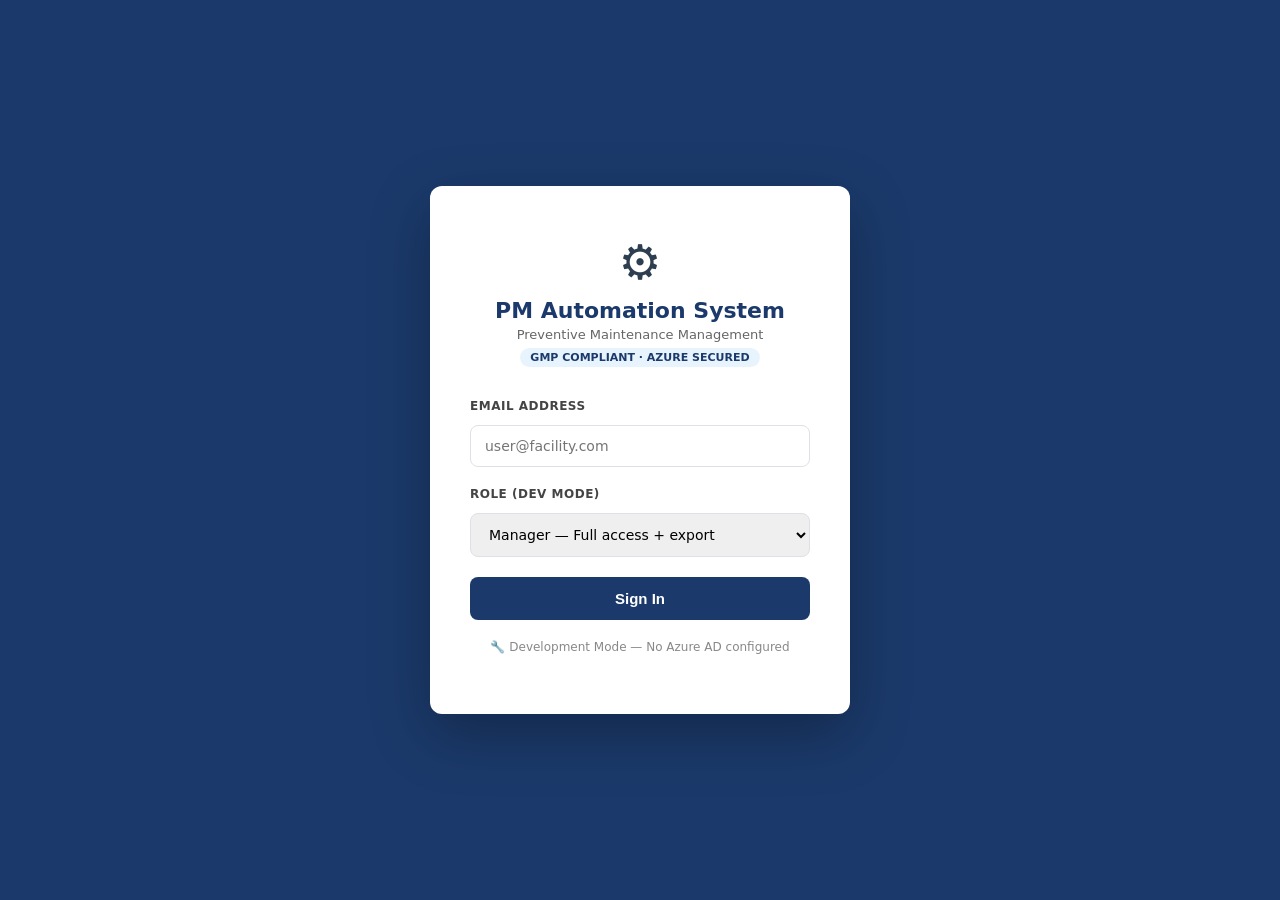
==== frontend/index.html @ 62fe84d0 "Initial commit" ====
<!DOCTYPE html>
<html lang="en">
<head>
  <meta charset="UTF-8" />
  <meta name="viewport" content="width=device-width, initial-scale=1.0" />
  <title>PM Automation System — Login</title>
  <link rel="stylesheet" href="/frontend/static/css/styles.css" />
  <style>
    body { background: #1B3A6B; display:flex; align-items:center; justify-content:center; min-height:100vh; margin:0; }
    .login-card { background:#fff; border-radius:12px; box-shadow:0 20px 60px rgba(0,0,0,.3); padding:48px 40px; width:100%; max-width:420px; }
    .login-logo { text-align:center; margin-bottom:32px; }
    .login-logo h1 { font-size:22px; font-weight:700; color:#1B3A6B; margin:8px 0 4px; }
    .login-logo p { color:#666; font-size:13px; margin:0; }
    .login-logo .badge { display:inline-block; background:#E8F4FD; color:#1B3A6B; font-size:11px; font-weight:600; padding:3px 10px; border-radius:12px; margin-top:6px; }
    .form-group { margin-bottom:20px; }
    .form-group label { display:block; font-size:12px; font-weight:600; color:#444; margin-bottom:6px; text-transform:uppercase; letter-spacing:.5px; }
    .form-group input, .form-group select { width:100%; padding:12px 14px; border:1.5px solid #DDE1E7; border-radius:8px; font-size:14px; outline:none; transition:border-color .2s; box-sizing:border-box; }
    .form-group input:focus, .form-group select:focus { border-color:#1B3A6B; }
    .btn-primary { width:100%; padding:13px; background:#1B3A6B; color:#fff; border:none; border-radius:8px; font-size:15px; font-weight:600; cursor:pointer; transition:background .2s; }
    .btn-primary:hover { background:#152E56; }
    .btn-primary:disabled { background:#9BACC5; cursor:not-allowed; }
    .error-msg { background:#FDEBD0; border:1px solid #F39C12; color:#7D3C0C; padding:10px 14px; border-radius:6px; font-size:13px; margin-bottom:16px; display:none; }
    .dev-notice { text-align:center; margin-top:20px; font-size:12px; color:#888; }
    .sso-btn { width:100%; padding:12px; background:#fff; color:#333; border:1.5px solid #DDE1E7; border-radius:8px; font-size:14px; font-weight:500; cursor:pointer; margin-bottom:16px; display:flex; align-items:center; justify-content:center; gap:10px; transition:border-color .2s; }
    .sso-btn:hover { border-color:#1B3A6B; }
    .divider { display:flex; align-items:center; gap:12px; margin:16px 0; }
    .divider span { flex:1; height:1px; background:#EEE; }
    .divider p { color:#AAA; font-size:12px; white-space:nowrap; margin:0; }
    .gear-icon { font-size:48px; }
  </style>
</head>
<body>
  <div class="login-card">
    <div class="login-logo">
      <div class="gear-icon">⚙️</div>
      <h1>PM Automation System</h1>
      <p>Preventive Maintenance Management</p>
      <span class="badge">GMP Compliant · Azure Secured</span>
    </div>

    <div class="error-msg" id="errorMsg"></div>

    <!-- SSO button (shown when Azure AD is configured) -->
    <button class="sso-btn" id="ssoBtn" style="display:none" onclick="loginSSO()">
      <img src="https://learn.microsoft.com/en-us/azure/active-directory/develop/media/howto-add-branding-in-apps/ms-symbollockup_mssymbol_19.png" width="18" height="18" onerror="this.style.display='none'" />
      Sign in with Microsoft (Azure AD)
    </button>

    <div class="divider" id="divider" style="display:none">
      <span></span><p>or use dev credentials</p><span></span>
    </div>

    <!-- Dev login form (shown in dev mode) -->
    <form id="loginForm" onsubmit="loginDev(event)">
      <div class="form-group">
        <label>Email Address</label>
        <input type="email" id="email" required placeholder="user@facility.com" />
      </div>
      <div class="form-group">
        <label>Role (Dev Mode)</label>
        <select id="role">
          <option value="Manager">Manager — Full access + export</option>
          <option value="Supervisor">Supervisor — Read + approve</option>
          <option value="Technician">Technician — Generate + complete</option>
          <option value="Engineer">Engineer — Library + manual upload</option>
        </select>
      </div>
      <button type="submit" class="btn-primary" id="loginBtn">Sign In</button>
    </form>
    <p class="dev-notice" id="devNotice">🔧 Development Mode — No Azure AD configured</p>
  </div>

  <script>
    const API = '';

    async function checkMode() {
      try {
        const r = await fetch(API + '/health');
        const d = await r.json();
        // If Azure AD is configured, show SSO button
        // For now always show dev form since we check via /health
      } catch(e) {}
    }

    async function loginDev(e) {
      e.preventDefault();
      const btn = document.getElementById('loginBtn');
      btn.disabled = true;
      btn.textContent = 'Signing in...';
      hideError();

      const email = document.getElementById('email').value;
      const role = document.getElementById('role').value;

      try {
        const r = await fetch(API + '/dev/token', {
          method: 'POST',
          headers: {'Content-Type': 'application/json'},
          body: JSON.stringify({email, name: email.split('@')[0], role})
        });
        if (!r.ok) throw new Error('Login failed');
        const data = await r.json();
        localStorage.setItem('pm_token', data.access_token);
        localStorage.setItem('pm_user', JSON.stringify({email, name: email.split('@')[0], role}));
        window.location.href = '/frontend/dashboard.html';
      } catch(err) {
        showError('Login failed. Please check your credentials.');
        btn.disabled = false;
        btn.textContent = 'Sign In';
      }
    }

    function loginSSO() {
      window.location.href = '/auth/azure/login';
    }

    function showError(msg) {
      const el = document.getElementById('errorMsg');
      el.textContent = msg;
      el.style.display = 'block';
    }
    function hideError() {
      document.getElementById('errorMsg').style.display = 'none';
    }

    // If already logged in, redirect to dashboard
    if (localStorage.getItem('pm_token')) {
      window.location.href = '/frontend/dashboard.html';
    }

    checkMode();
  </script>
</body>
</html>
---- frontend/static/css/styles.css ----
/* ── PM Automation System — Global Styles ── */
*, *::before, *::after { box-sizing: border-box; }

:root {
  --navy:      #1B3A6B;
  --navy-dark: #152E56;
  --blue:      #2980B9;
  --green:     #27AE60;
  --amber:     #F39C12;
  --red:       #C0392B;
  --purple:    #8E44AD;
  --grey-100:  #F8F9FA;
  --grey-200:  #ECF0F1;
  --grey-300:  #DEE2E6;
  --grey-500:  #95A5A6;
  --grey-700:  #555;
  --text:      #2C3E50;
  --white:     #FFFFFF;
  --shadow:    0 2px 8px rgba(0,0,0,.10);
  --shadow-lg: 0 8px 30px rgba(0,0,0,.15);
  --radius:    8px;
  --font:      'Segoe UI', system-ui, -apple-system, sans-serif;
}

body { font-family: var(--font); color: var(--text); background: var(--grey-100); margin:0; }

/* ── Layout ── */
.layout { display:flex; min-height:100vh; }

.sidebar {
  width: 240px; min-height: 100vh; background: var(--navy);
  color: #fff; display:flex; flex-direction:column;
  position: fixed; left:0; top:0; z-index:100;
  box-shadow: 2px 0 8px rgba(0,0,0,.2);
}
.sidebar-header {
  padding: 24px 20px 20px; border-bottom: 1px solid rgba(255,255,255,.1);
}
.sidebar-header h2 { margin:0; font-size:15px; font-weight:700; }
.sidebar-header p { margin:4px 0 0; font-size:11px; opacity:.6; }

.sidebar-nav { flex:1; padding: 12px 0; }
.nav-section { padding: 8px 16px 4px; font-size:10px; text-transform:uppercase;
  letter-spacing:.8px; opacity:.5; margin-top:8px; }
.nav-item {
  display:flex; align-items:center; gap:10px;
  padding: 10px 20px; cursor:pointer; font-size:13px;
  transition: background .15s; border-left: 3px solid transparent;
  text-decoration: none; color: rgba(255,255,255,.8);
}
.nav-item:hover { background: rgba(255,255,255,.08); color:#fff; }
.nav-item.active { background: rgba(255,255,255,.12); color:#fff;
  border-left-color: #5DADE2; }
.nav-item .icon { width:18px; text-align:center; font-size:16px; }

.sidebar-footer {
  padding: 16px 20px; border-top: 1px solid rgba(255,255,255,.1); font-size:12px;
}
.user-info { display:flex; align-items:center; gap:10px; }
.user-avatar {
  width:32px; height:32px; border-radius:50%;
  background: rgba(255,255,255,.2); display:flex; align-items:center;
  justify-content:center; font-weight:700; font-size:14px;
}
.user-name { font-size:13px; font-weight:600; }
.user-role { font-size:11px; opacity:.6; }
.btn-logout {
  margin-top:10px; width:100%; padding:8px; background:rgba(255,255,255,.1);
  color:#fff; border:none; border-radius:6px; cursor:pointer; font-size:12px;
  transition:background .15s;
}
.btn-logout:hover { background:rgba(255,255,255,.2); }

.main-content { margin-left:240px; flex:1; min-height:100vh; }

.topbar {
  background:#fff; padding:16px 28px; border-bottom:1px solid var(--grey-300);
  display:flex; align-items:center; justify-content:space-between;
  position:sticky; top:0; z-index:50;
  box-shadow: 0 1px 4px rgba(0,0,0,.06);
}
.topbar h1 { margin:0; font-size:18px; font-weight:700; color:var(--navy); }
.topbar-actions { display:flex; gap:10px; align-items:center; }

.page { padding:28px; display:none; }
.page.active { display:block; }

/* ── Cards ── */
.card {
  background:#fff; border-radius:var(--radius); box-shadow:var(--shadow);
  padding:24px; margin-bottom:20px;
}
.card-header { display:flex; align-items:center; justify-content:space-between;
  margin-bottom:20px; }
.card-title { font-size:15px; font-weight:700; color:var(--navy); margin:0; }

/* ── Stats Grid ── */
.stats-grid { display:grid; grid-template-columns:repeat(auto-fit,minmax(160px,1fr));
  gap:16px; margin-bottom:24px; }
.stat-card {
  background:#fff; border-radius:var(--radius); padding:20px;
  box-shadow:var(--shadow); border-left:4px solid var(--navy);
  display:flex; align-items:center; gap:16px;
}
.stat-card.green { border-left-color: var(--green); }
.stat-card.amber { border-left-color: var(--amber); }
.stat-card.red   { border-left-color: var(--red); }
.stat-card.purple{ border-left-color: var(--purple); }
.stat-icon { font-size:28px; }
.stat-value { font-size:26px; font-weight:700; color:var(--text); }
.stat-label { font-size:12px; color:var(--grey-500); margin-top:2px; }

/* ── Tables ── */
.table-wrapper { overflow-x:auto; }
table { width:100%; border-collapse:collapse; font-size:13px; }
thead tr { background:var(--navy); color:#fff; }
th { padding:10px 14px; text-align:left; font-weight:600; font-size:12px;
  text-transform:uppercase; letter-spacing:.4px; white-space:nowrap; }
td { padding:10px 14px; border-bottom:1px solid var(--grey-200); }
tbody tr:hover { background:var(--grey-100); }
tbody tr:last-child td { border-bottom:none; }

/* ── Badges ── */
.badge {
  display:inline-block; padding:3px 10px; border-radius:12px;
  font-size:11px; font-weight:600; text-transform:uppercase;
}
.badge-green  { background:#D5F5E3; color:#1E8449; }
.badge-amber  { background:#FDEBD0; color:#784212; }
.badge-red    { background:#FADBD8; color:#78281F; }
.badge-blue   { background:#D6EAF8; color:#1A5276; }
.badge-purple { background:#E8DAEF; color:#6C3483; }
.badge-grey   { background:#EAECEE; color:#555; }

.state-running    { background:#D5F5E3; color:#1E8449; }
.state-stopped    { background:#FDEBD0; color:#784212; }
.state-powered_off { background:#E8DAEF; color:#6C3483; }

/* ── Buttons ── */
.btn {
  display:inline-flex; align-items:center; gap:6px; padding:8px 16px;
  border-radius:6px; font-size:13px; font-weight:600; cursor:pointer;
  border:none; transition:all .15s; text-decoration:none; white-space:nowrap;
}
.btn-primary  { background:var(--navy); color:#fff; }
.btn-primary:hover { background:var(--navy-dark); }
.btn-success  { background:var(--green); color:#fff; }
.btn-success:hover { background:#219A52; }
.btn-warning  { background:var(--amber); color:#fff; }
.btn-warning:hover { background:#D68910; }
.btn-danger   { background:var(--red); color:#fff; }
.btn-danger:hover { background:#A93226; }
.btn-outline  { background:transparent; color:var(--navy); border:1.5px solid var(--navy); }
.btn-outline:hover { background:var(--grey-100); }
.btn-sm { padding:5px 10px; font-size:12px; }
.btn:disabled { opacity:.5; cursor:not-allowed; }

/* ── Forms ── */
.form-grid { display:grid; grid-template-columns:1fr 1fr; gap:16px; }
.form-grid.cols-3 { grid-template-columns:1fr 1fr 1fr; }
.form-group { display:flex; flex-direction:column; gap:6px; }
.form-group label { font-size:12px; font-weight:600; color:var(--grey-700);
  text-transform:uppercase; letter-spacing:.4px; }
.form-group input,
.form-group select,
.form-group textarea {
  padding:10px 12px; border:1.5px solid var(--grey-300); border-radius:6px;
  font-size:14px; outline:none; font-family:var(--font); transition:border-color .2s;
  width:100%;
}
.form-group input:focus,
.form-group select:focus,
.form-group textarea:focus { border-color:var(--navy); }
.form-group .hint { font-size:11px; color:var(--grey-500); }

/* ── Modal ── */
.modal-overlay {
  position:fixed; inset:0; background:rgba(0,0,0,.5); z-index:200;
  display:none; align-items:center; justify-content:center;
}
.modal-overlay.open { display:flex; }
.modal {
  background:#fff; border-radius:12px; box-shadow:var(--shadow-lg);
  width:100%; max-width:560px; max-height:90vh; overflow-y:auto;
  padding:32px;
}
.modal-header { display:flex; align-items:center; justify-content:space-between;
  margin-bottom:24px; }
.modal-title { font-size:17px; font-weight:700; color:var(--navy); margin:0; }
.modal-close { background:none; border:none; font-size:22px; cursor:pointer;
  color:var(--grey-500); padding:0; line-height:1; }
.modal-footer { display:flex; justify-content:flex-end; gap:10px; margin-top:24px; }

/* ── Alerts ── */
.alert {
  padding:12px 16px; border-radius:6px; font-size:13px; margin-bottom:16px;
  display:flex; align-items:flex-start; gap:10px;
}
.alert-success { background:#D5F5E3; color:#1E8449; border:1px solid #A9DFBF; }
.alert-warning { background:#FDEBD0; color:#784212; border:1px solid #F9CA9E; }
.alert-danger  { background:#FADBD8; color:#78281F; border:1px solid #F5B7B1; }
.alert-info    { background:#D6EAF8; color:#1A5276; border:1px solid #A9CCE3; }

/* ── Loading ── */
.spinner {
  width:20px; height:20px; border:2px solid var(--grey-300);
  border-top-color:var(--navy); border-radius:50%;
  animation:spin .6s linear infinite; display:inline-block;
}
@keyframes spin { to { transform:rotate(360deg); } }

.loading-overlay {
  position:fixed; inset:0; background:rgba(255,255,255,.8); z-index:300;
  display:none; align-items:center; justify-content:center;
  flex-direction:column; gap:16px;
}
.loading-overlay.open { display:flex; }
.loading-text { font-size:14px; font-weight:600; color:var(--navy); }

/* ── Progress bar ── */
.progress { background:var(--grey-200); border-radius:4px; height:8px; overflow:hidden; }
.progress-bar { height:100%; border-radius:4px; background:var(--green);
  transition:width .3s; }

/* ── Search ── */
.search-bar {
  display:flex; align-items:center; gap:10px; background:var(--grey-100);
  border:1.5px solid var(--grey-300); border-radius:6px; padding:8px 12px;
  margin-bottom:16px;
}
.search-bar input { border:none; background:none; outline:none; flex:1; font-size:14px; }

/* ── Empty state ── */
.empty-state { text-align:center; padding:48px 24px; color:var(--grey-500); }
.empty-state .empty-icon { font-size:48px; margin-bottom:12px; }
.empty-state p { font-size:14px; margin:0; }

/* ── Overdue indicator ── */
.overdue-row td { background:#FFF5F5 !important; }
.due-soon-row td { background:#FFFBF0 !important; }

/* ── Scrollbar ── */
::-webkit-scrollbar { width:6px; height:6px; }
::-webkit-scrollbar-track { background:var(--grey-100); }
::-webkit-scrollbar-thumb { background:var(--grey-300); border-radius:3px; }

/* ── Responsive ── */
@media(max-width:768px) {
  .sidebar { width:200px; }
  .main-content { margin-left:200px; }
  .stats-grid { grid-template-columns:1fr 1fr; }
  .form-grid { grid-template-columns:1fr; }
}
@media(max-width:576px) {
  .sidebar { display:none; }
  .main-content { margin-left:0; }
}
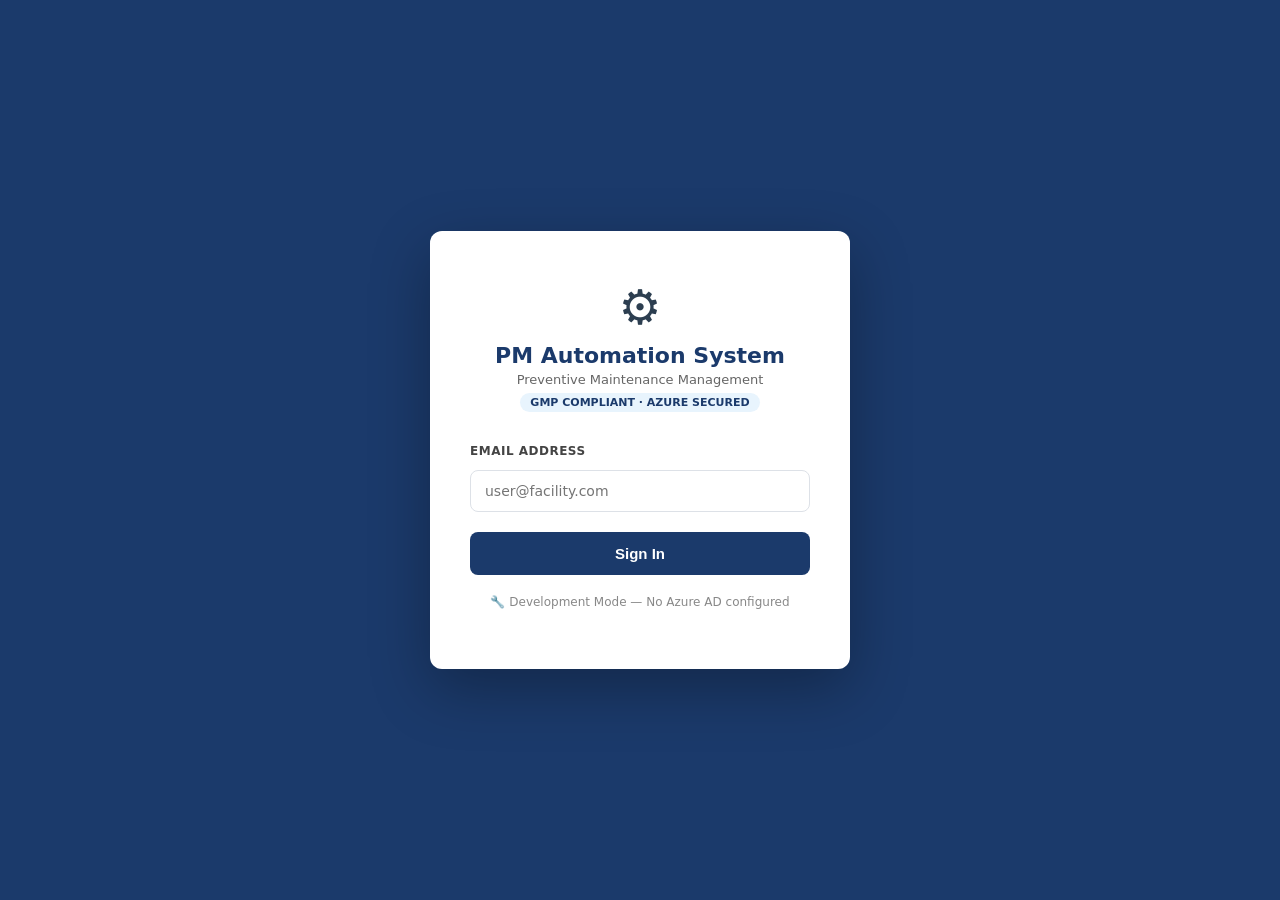
==== commit 88bbb312: "PM Automation System with RAG pipeline, manual-derived checklist generation" ====
--- a/frontend/index.html
+++ b/frontend/index.html
@@ -56,15 +56,6 @@
         <label>Email Address</label>
         <input type="email" id="email" required placeholder="user@facility.com" />
       </div>
-      <div class="form-group">
-        <label>Role (Dev Mode)</label>
-        <select id="role">
-          <option value="Manager">Manager — Full access + export</option>
-          <option value="Supervisor">Supervisor — Read + approve</option>
-          <option value="Technician">Technician — Generate + complete</option>
-          <option value="Engineer">Engineer — Library + manual upload</option>
-        </select>
-      </div>
       <button type="submit" class="btn-primary" id="loginBtn">Sign In</button>
     </form>
     <p class="dev-notice" id="devNotice">🔧 Development Mode — No Azure AD configured</p>
@@ -90,7 +81,7 @@
       hideError();
 
       const email = document.getElementById('email').value;
-      const role = document.getElementById('role').value;
+      const role = 'Manager'; // dev mode: every signed-in user gets full access
 
       try {
         const r = await fetch(API + '/dev/token', {
--- a/frontend/static/css/styles.css
+++ b/frontend/static/css/styles.css
@@ -255,3 +255,293 @@
   .sidebar { display:none; }
   .main-content { margin-left:0; }
 }
+
+/* ── Chat ─────────────────────────────────────────────────────────────────── */
+
+.chat-layout {
+  display: flex;
+  height: calc(100vh - 64px);
+  gap: 0;
+  overflow: hidden;
+}
+
+.chat-sidebar {
+  width: 240px;
+  min-width: 240px;
+  background: var(--white);
+  border-right: 1px solid var(--grey-300);
+  display: flex;
+  flex-direction: column;
+  overflow: hidden;
+}
+
+.chat-sidebar-header {
+  display: flex;
+  justify-content: space-between;
+  align-items: center;
+  padding: 14px 14px 10px;
+  border-bottom: 1px solid var(--grey-300);
+}
+
+.chat-machine-filter {
+  padding: 8px 10px;
+  border-bottom: 1px solid var(--grey-200);
+}
+
+.chat-session-list {
+  flex: 1;
+  overflow-y: auto;
+}
+
+.chat-session-item {
+  position: relative;
+  padding: 10px 36px 10px 12px;
+  border-bottom: 1px solid var(--grey-200);
+  cursor: pointer;
+  transition: background .12s;
+}
+.chat-session-item:hover { background: var(--grey-100); }
+.chat-session-item.active { background: #EEF4FF; border-left: 3px solid var(--blue); }
+
+.chat-session-title {
+  font-size: 12px;
+  font-weight: 600;
+  white-space: nowrap;
+  overflow: hidden;
+  text-overflow: ellipsis;
+  color: var(--text);
+}
+
+.chat-session-meta {
+  display: flex;
+  align-items: center;
+  gap: 6px;
+  margin-top: 3px;
+}
+
+.chat-session-delete {
+  position: absolute;
+  right: 8px;
+  top: 50%;
+  transform: translateY(-50%);
+  background: none;
+  border: none;
+  color: var(--grey-500);
+  font-size: 16px;
+  cursor: pointer;
+  line-height: 1;
+  padding: 2px 4px;
+  border-radius: 4px;
+  display: none;
+}
+.chat-session-item:hover .chat-session-delete { display: block; }
+.chat-session-delete:hover { background: var(--grey-200); color: var(--red); }
+
+.chat-main {
+  flex: 1;
+  display: flex;
+  flex-direction: column;
+  overflow: hidden;
+  background: var(--grey-100);
+}
+
+.chat-header {
+  display: flex;
+  justify-content: space-between;
+  align-items: center;
+  padding: 14px 20px;
+  background: var(--white);
+  border-bottom: 1px solid var(--grey-300);
+  flex-shrink: 0;
+}
+
+.chat-messages {
+  flex: 1;
+  overflow-y: auto;
+  padding: 20px;
+  display: flex;
+  flex-direction: column;
+  gap: 16px;
+  justify-content: flex-start;
+}
+
+.chat-welcome {
+  text-align: center;
+  padding: 40px 20px;
+  margin: auto 0;
+  align-self: center;
+  width: 100%;
+}
+
+.chat-suggestions {
+  display: flex;
+  flex-wrap: wrap;
+  gap: 8px;
+  justify-content: center;
+  max-width: 560px;
+  margin: 0 auto;
+}
+
+.chat-suggestion {
+  background: var(--white);
+  border: 1.5px solid var(--grey-300);
+  border-radius: 20px;
+  padding: 8px 16px;
+  font-size: 12px;
+  cursor: pointer;
+  color: var(--navy);
+  transition: all .15s;
+}
+.chat-suggestion:hover {
+  background: var(--navy);
+  color: var(--white);
+  border-color: var(--navy);
+}
+
+.chat-message {
+  display: flex;
+  flex-direction: column;
+  max-width: 80%;
+}
+
+.chat-message-user {
+  align-self: flex-end;
+  align-items: flex-end;
+}
+
+.chat-message-assistant {
+  align-self: flex-start;
+  align-items: flex-start;
+}
+
+.chat-bubble {
+  padding: 12px 16px;
+  border-radius: 16px;
+  font-size: 13px;
+  line-height: 1.6;
+  word-break: break-word;
+}
+
+.chat-message-user .chat-bubble {
+  background: var(--navy);
+  color: var(--white);
+  border-bottom-right-radius: 4px;
+}
+
+.chat-message-assistant .chat-bubble {
+  background: var(--white);
+  color: var(--text);
+  border-bottom-left-radius: 4px;
+  box-shadow: var(--shadow);
+}
+
+.chat-message-actions {
+  display: flex;
+  gap: 8px;
+  margin-top: 6px;
+  padding: 0 4px;
+}
+
+.chat-list-item {
+  display: flex;
+  gap: 8px;
+  padding: 4px 6px;
+  border-radius: 4px;
+  margin: 2px 0;
+  align-items: flex-start;
+}
+
+.chat-list-num {
+  font-weight: 700;
+  color: var(--navy);
+  min-width: 24px;
+  flex-shrink: 0;
+}
+
+.chat-list-bullet {
+  color: var(--blue);
+  font-size: 16px;
+  min-width: 16px;
+  flex-shrink: 0;
+}
+
+.chat-input-area {
+  padding: 14px 20px;
+  background: var(--white);
+  border-top: 1px solid var(--grey-300);
+  flex-shrink: 0;
+}
+
+.chat-input-row {
+  display: flex;
+  gap: 10px;
+  align-items: flex-end;
+}
+
+.chat-textarea {
+  flex: 1;
+  padding: 10px 14px;
+  border: 1.5px solid var(--grey-300);
+  border-radius: 12px;
+  font-size: 13px;
+  font-family: var(--font);
+  resize: none;
+  min-height: 42px;
+  max-height: 120px;
+  overflow-y: auto;
+  transition: border .15s;
+  outline: none;
+}
+.chat-textarea:focus { border-color: var(--blue); }
+
+.chat-send-btn {
+  flex-shrink: 0;
+  padding: 10px 20px;
+  border-radius: 12px;
+  font-size: 14px;
+}
+
+.chat-typing {
+  display: flex;
+  align-items: center;
+  gap: 4px;
+  padding: 6px 4px;
+}
+
+.typing-dot {
+  width: 6px;
+  height: 6px;
+  background: var(--blue);
+  border-radius: 50%;
+  animation: typing-bounce 1.2s infinite;
+}
+.typing-dot:nth-child(2) { animation-delay: .2s; }
+.typing-dot:nth-child(3) { animation-delay: .4s; }
+
+@keyframes typing-bounce {
+  0%, 60%, 100% { transform: translateY(0); }
+  30% { transform: translateY(-6px); }
+}
+
+.chat-bubble pre {
+  background: var(--grey-100);
+  border: 1px solid var(--grey-300);
+  border-radius: 6px;
+  padding: 10px;
+  overflow-x: auto;
+  font-size: 12px;
+  margin: 8px 0;
+}
+
+.chat-bubble code {
+  background: var(--grey-200);
+  padding: 1px 5px;
+  border-radius: 3px;
+  font-family: 'Consolas', monospace;
+  font-size: 12px;
+}
+
+.chat-bubble pre code {
+  background: none;
+  padding: 0;
+}
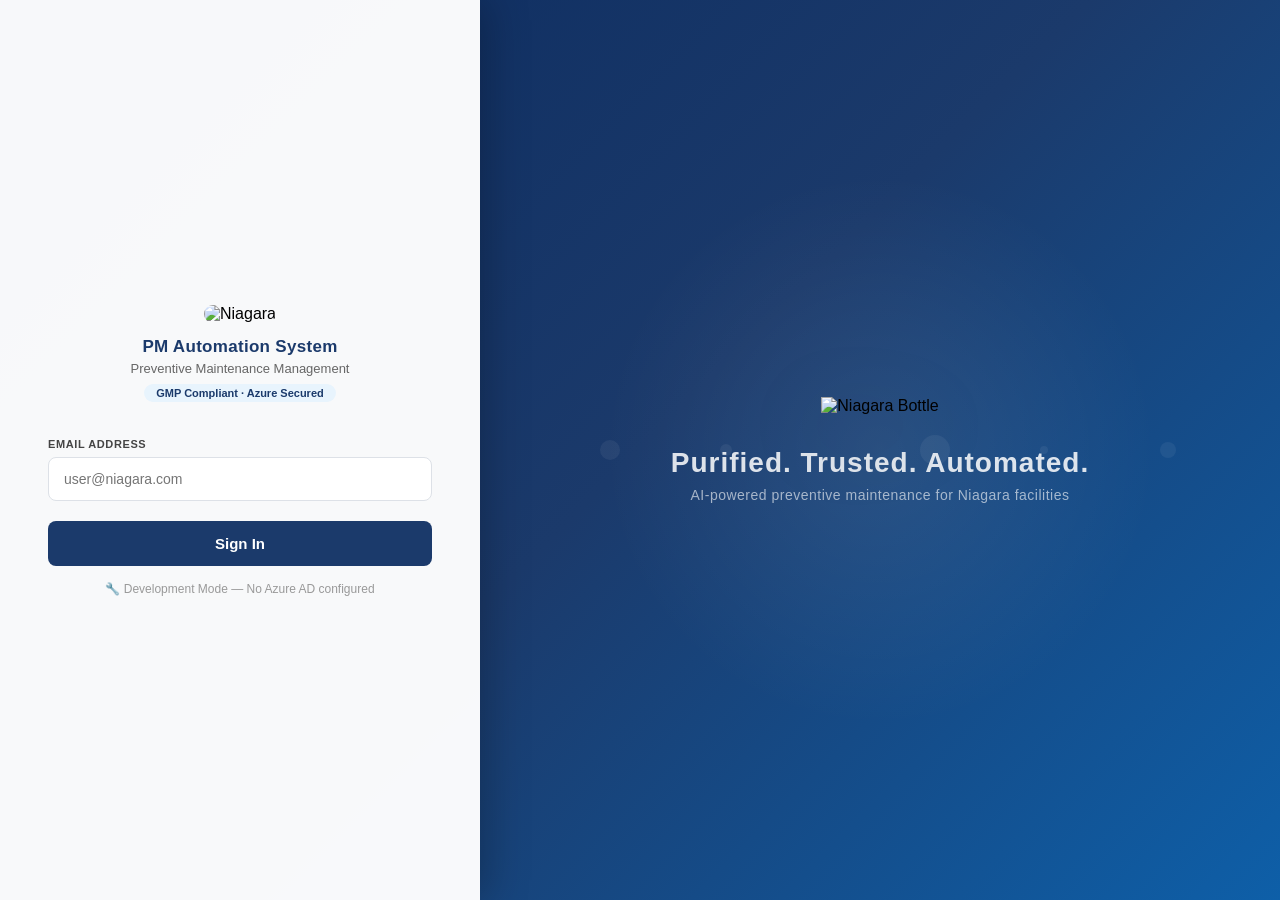
==== commit 033747d8: "feat: 8-pass retrieval, Citation/Approval models, content_type chunking, internal validation - chunk" ====
--- a/frontend/index.html
+++ b/frontend/index.html
@@ -6,59 +6,266 @@
   <title>PM Automation System — Login</title>
   <link rel="stylesheet" href="/frontend/static/css/styles.css" />
   <style>
-    body { background: #1B3A6B; display:flex; align-items:center; justify-content:center; min-height:100vh; margin:0; }
-    .login-card { background:#fff; border-radius:12px; box-shadow:0 20px 60px rgba(0,0,0,.3); padding:48px 40px; width:100%; max-width:420px; }
-    .login-logo { text-align:center; margin-bottom:32px; }
-    .login-logo h1 { font-size:22px; font-weight:700; color:#1B3A6B; margin:8px 0 4px; }
-    .login-logo p { color:#666; font-size:13px; margin:0; }
-    .login-logo .badge { display:inline-block; background:#E8F4FD; color:#1B3A6B; font-size:11px; font-weight:600; padding:3px 10px; border-radius:12px; margin-top:6px; }
-    .form-group { margin-bottom:20px; }
-    .form-group label { display:block; font-size:12px; font-weight:600; color:#444; margin-bottom:6px; text-transform:uppercase; letter-spacing:.5px; }
-    .form-group input, .form-group select { width:100%; padding:12px 14px; border:1.5px solid #DDE1E7; border-radius:8px; font-size:14px; outline:none; transition:border-color .2s; box-sizing:border-box; }
-    .form-group input:focus, .form-group select:focus { border-color:#1B3A6B; }
-    .btn-primary { width:100%; padding:13px; background:#1B3A6B; color:#fff; border:none; border-radius:8px; font-size:15px; font-weight:600; cursor:pointer; transition:background .2s; }
-    .btn-primary:hover { background:#152E56; }
-    .btn-primary:disabled { background:#9BACC5; cursor:not-allowed; }
-    .error-msg { background:#FDEBD0; border:1px solid #F39C12; color:#7D3C0C; padding:10px 14px; border-radius:6px; font-size:13px; margin-bottom:16px; display:none; }
-    .dev-notice { text-align:center; margin-top:20px; font-size:12px; color:#888; }
-    .sso-btn { width:100%; padding:12px; background:#fff; color:#333; border:1.5px solid #DDE1E7; border-radius:8px; font-size:14px; font-weight:500; cursor:pointer; margin-bottom:16px; display:flex; align-items:center; justify-content:center; gap:10px; transition:border-color .2s; }
-    .sso-btn:hover { border-color:#1B3A6B; }
-    .divider { display:flex; align-items:center; gap:12px; margin:16px 0; }
-    .divider span { flex:1; height:1px; background:#EEE; }
-    .divider p { color:#AAA; font-size:12px; white-space:nowrap; margin:0; }
-    .gear-icon { font-size:48px; }
+    * { box-sizing: border-box; margin: 0; padding: 0; }
+    body {
+      display: flex;
+      min-height: 100vh;
+      background: linear-gradient(135deg, #0a2a5e 0%, #1B3A6B 50%, #0e5fa8 100%);
+      font-family: 'Segoe UI', sans-serif;
+      overflow: hidden;
+    }
+
+    /* ── Left panel: login card ── */
+    .left-panel {
+      display: flex;
+      align-items: center;
+      justify-content: center;
+      width: 480px;
+      min-width: 420px;
+      padding: 40px 48px;
+      background: rgba(255,255,255,0.97);
+      box-shadow: 6px 0 40px rgba(0,0,0,0.25);
+      position: relative;
+      z-index: 2;
+    }
+    .login-inner { width: 100%; }
+
+    .login-logo {
+      text-align: center;
+      margin-bottom: 36px;
+    }
+    .login-logo img {
+      width: 180px;
+      border-radius: 10px;
+      margin-bottom: 14px;
+    }
+    .login-logo h1 {
+      font-size: 17px;
+      font-weight: 700;
+      color: #1B3A6B;
+      margin-bottom: 4px;
+      letter-spacing: 0.3px;
+    }
+    .login-logo p { color: #666; font-size: 13px; }
+    .login-logo .badge {
+      display: inline-block;
+      background: #E8F4FD;
+      color: #1B3A6B;
+      font-size: 11px;
+      font-weight: 600;
+      padding: 3px 12px;
+      border-radius: 12px;
+      margin-top: 8px;
+    }
+
+    .form-group { margin-bottom: 20px; }
+    .form-group label {
+      display: block;
+      font-size: 11px;
+      font-weight: 700;
+      color: #444;
+      margin-bottom: 7px;
+      text-transform: uppercase;
+      letter-spacing: 0.6px;
+    }
+    .form-group input, .form-group select {
+      width: 100%;
+      padding: 13px 15px;
+      border: 1.5px solid #DDE1E7;
+      border-radius: 8px;
+      font-size: 14px;
+      outline: none;
+      transition: border-color .2s, box-shadow .2s;
+    }
+    .form-group input:focus {
+      border-color: #1B3A6B;
+      box-shadow: 0 0 0 3px rgba(27,58,107,0.1);
+    }
+
+    .btn-primary {
+      width: 100%;
+      padding: 14px;
+      background: #1B3A6B;
+      color: #fff;
+      border: none;
+      border-radius: 8px;
+      font-size: 15px;
+      font-weight: 600;
+      cursor: pointer;
+      transition: background .2s, transform .1s;
+    }
+    .btn-primary:hover { background: #152E56; transform: translateY(-1px); }
+    .btn-primary:active { transform: translateY(0); }
+    .btn-primary:disabled { background: #9BACC5; cursor: not-allowed; transform: none; }
+
+    .error-msg {
+      background: #FDEBD0;
+      border: 1px solid #F39C12;
+      color: #7D3C0C;
+      padding: 10px 14px;
+      border-radius: 6px;
+      font-size: 13px;
+      margin-bottom: 16px;
+      display: none;
+    }
+
+    .sso-btn {
+      width: 100%;
+      padding: 13px;
+      background: #fff;
+      color: #333;
+      border: 1.5px solid #DDE1E7;
+      border-radius: 8px;
+      font-size: 14px;
+      font-weight: 500;
+      cursor: pointer;
+      margin-bottom: 16px;
+      display: flex;
+      align-items: center;
+      justify-content: center;
+      gap: 10px;
+      transition: border-color .2s;
+    }
+    .sso-btn:hover { border-color: #1B3A6B; }
+
+    .divider {
+      display: flex;
+      align-items: center;
+      gap: 12px;
+      margin: 16px 0;
+    }
+    .divider span { flex: 1; height: 1px; background: #EEE; }
+    .divider p { color: #AAA; font-size: 12px; white-space: nowrap; }
+
+    .dev-notice { text-align: center; margin-top: 16px; font-size: 12px; color: #999; }
+
+    /* ── Right panel: decorative ── */
+    .right-panel {
+      flex: 1;
+      display: flex;
+      align-items: center;
+      justify-content: center;
+      position: relative;
+      overflow: hidden;
+    }
+
+    /* Glowing circle behind bottle */
+    .right-panel::before {
+      content: '';
+      position: absolute;
+      width: 560px;
+      height: 560px;
+      border-radius: 50%;
+      background: radial-gradient(circle, rgba(255,255,255,0.08) 0%, transparent 70%);
+      top: 50%;
+      left: 50%;
+      transform: translate(-50%, -50%);
+    }
+
+    .bottle-wrap {
+      position: relative;
+      z-index: 1;
+      text-align: center;
+      animation: floatBottle 4s ease-in-out infinite;
+    }
+
+    .bottle-wrap img.bottle {
+      width: 260px;
+      max-width: 40vw;
+      filter: drop-shadow(0 20px 40px rgba(0,0,0,0.4));
+    }
+
+    .brand-tagline {
+      margin-top: 32px;
+      color: rgba(255,255,255,0.85);
+    }
+    .brand-tagline h2 {
+      font-size: 28px;
+      font-weight: 700;
+      letter-spacing: 1px;
+      margin-bottom: 8px;
+    }
+    .brand-tagline p {
+      font-size: 14px;
+      color: rgba(255,255,255,0.6);
+      letter-spacing: 0.5px;
+    }
+
+    /* Floating bubbles */
+    .bubble {
+      position: absolute;
+      border-radius: 50%;
+      background: rgba(255,255,255,0.06);
+      animation: riseBubble linear infinite;
+    }
+    .bubble:nth-child(1) { width:20px; height:20px; left:15%; animation-duration:7s; animation-delay:0s; }
+    .bubble:nth-child(2) { width:12px; height:12px; left:30%; animation-duration:9s; animation-delay:2s; }
+    .bubble:nth-child(3) { width:30px; height:30px; left:55%; animation-duration:6s; animation-delay:1s; }
+    .bubble:nth-child(4) { width:8px;  height:8px;  left:70%; animation-duration:8s; animation-delay:3s; }
+    .bubble:nth-child(5) { width:16px; height:16px; left:85%; animation-duration:10s; animation-delay:0.5s; }
+
+    @keyframes floatBottle {
+      0%, 100% { transform: translateY(0px); }
+      50%       { transform: translateY(-18px); }
+    }
+
+    @keyframes riseBubble {
+      0%   { bottom: -60px; opacity: 0; }
+      10%  { opacity: 1; }
+      90%  { opacity: 1; }
+      100% { bottom: 110%; opacity: 0; }
+    }
   </style>
 </head>
 <body>
-  <div class="login-card">
-    <div class="login-logo">
-      <div class="gear-icon">⚙️</div>
-      <h1>PM Automation System</h1>
-      <p>Preventive Maintenance Management</p>
-      <span class="badge">GMP Compliant · Azure Secured</span>
+
+  <!-- ── Left: Login ── -->
+  <div class="left-panel">
+    <div class="login-inner">
+      <div class="login-logo">
+        <img src="/frontend/images (1).jpg" alt="Niagara" />
+        <h1>PM Automation System</h1>
+        <p>Preventive Maintenance Management</p>
+        <span class="badge">GMP Compliant · Azure Secured</span>
+      </div>
+
+      <div class="error-msg" id="errorMsg"></div>
+
+      <button class="sso-btn" id="ssoBtn" style="display:none" onclick="loginSSO()">
+        <img src="https://learn.microsoft.com/en-us/azure/active-directory/develop/media/howto-add-branding-in-apps/ms-symbollockup_mssymbol_19.png" width="18" height="18" onerror="this.style.display='none'" />
+        Sign in with Microsoft (Azure AD)
+      </button>
+
+      <div class="divider" id="divider" style="display:none">
+        <span></span><p>or use dev credentials</p><span></span>
+      </div>
+
+      <form id="loginForm" onsubmit="loginDev(event)">
+        <div class="form-group">
+          <label>Email Address</label>
+          <input type="email" id="email" required placeholder="user@niagara.com" />
+        </div>
+        <button type="submit" class="btn-primary" id="loginBtn">Sign In</button>
+      </form>
+      <p class="dev-notice" id="devNotice">🔧 Development Mode — No Azure AD configured</p>
     </div>
-
-    <div class="error-msg" id="errorMsg"></div>
-
-    <!-- SSO button (shown when Azure AD is configured) -->
-    <button class="sso-btn" id="ssoBtn" style="display:none" onclick="loginSSO()">
-      <img src="https://learn.microsoft.com/en-us/azure/active-directory/develop/media/howto-add-branding-in-apps/ms-symbollockup_mssymbol_19.png" width="18" height="18" onerror="this.style.display='none'" />
-      Sign in with Microsoft (Azure AD)
-    </button>
-
-    <div class="divider" id="divider" style="display:none">
-      <span></span><p>or use dev credentials</p><span></span>
+  </div>
+
+  <!-- ── Right: Decorative ── -->
+  <div class="right-panel">
+    <div class="bubble"></div>
+    <div class="bubble"></div>
+    <div class="bubble"></div>
+    <div class="bubble"></div>
+    <div class="bubble"></div>
+
+    <div class="bottle-wrap">
+      <img class="bottle" src="/frontend/images.jpg" alt="Niagara Bottle" />
+      <div class="brand-tagline">
+        <h2>Purified. Trusted. Automated.</h2>
+        <p>AI-powered preventive maintenance for Niagara facilities</p>
+      </div>
     </div>
-
-    <!-- Dev login form (shown in dev mode) -->
-    <form id="loginForm" onsubmit="loginDev(event)">
-      <div class="form-group">
-        <label>Email Address</label>
-        <input type="email" id="email" required placeholder="user@facility.com" />
-      </div>
-      <button type="submit" class="btn-primary" id="loginBtn">Sign In</button>
-    </form>
-    <p class="dev-notice" id="devNotice">🔧 Development Mode — No Azure AD configured</p>
   </div>
 
   <script>
@@ -67,9 +274,7 @@
     async function checkMode() {
       try {
         const r = await fetch(API + '/health');
-        const d = await r.json();
-        // If Azure AD is configured, show SSO button
-        // For now always show dev form since we check via /health
+        await r.json();
       } catch(e) {}
     }
 
@@ -81,7 +286,7 @@
       hideError();
 
       const email = document.getElementById('email').value;
-      const role = 'Manager'; // dev mode: every signed-in user gets full access
+      const role = 'Manager';
 
       try {
         const r = await fetch(API + '/dev/token', {
@@ -114,7 +319,6 @@
       document.getElementById('errorMsg').style.display = 'none';
     }
 
-    // If already logged in, redirect to dashboard
     if (localStorage.getItem('pm_token')) {
       window.location.href = '/frontend/dashboard.html';
     }
